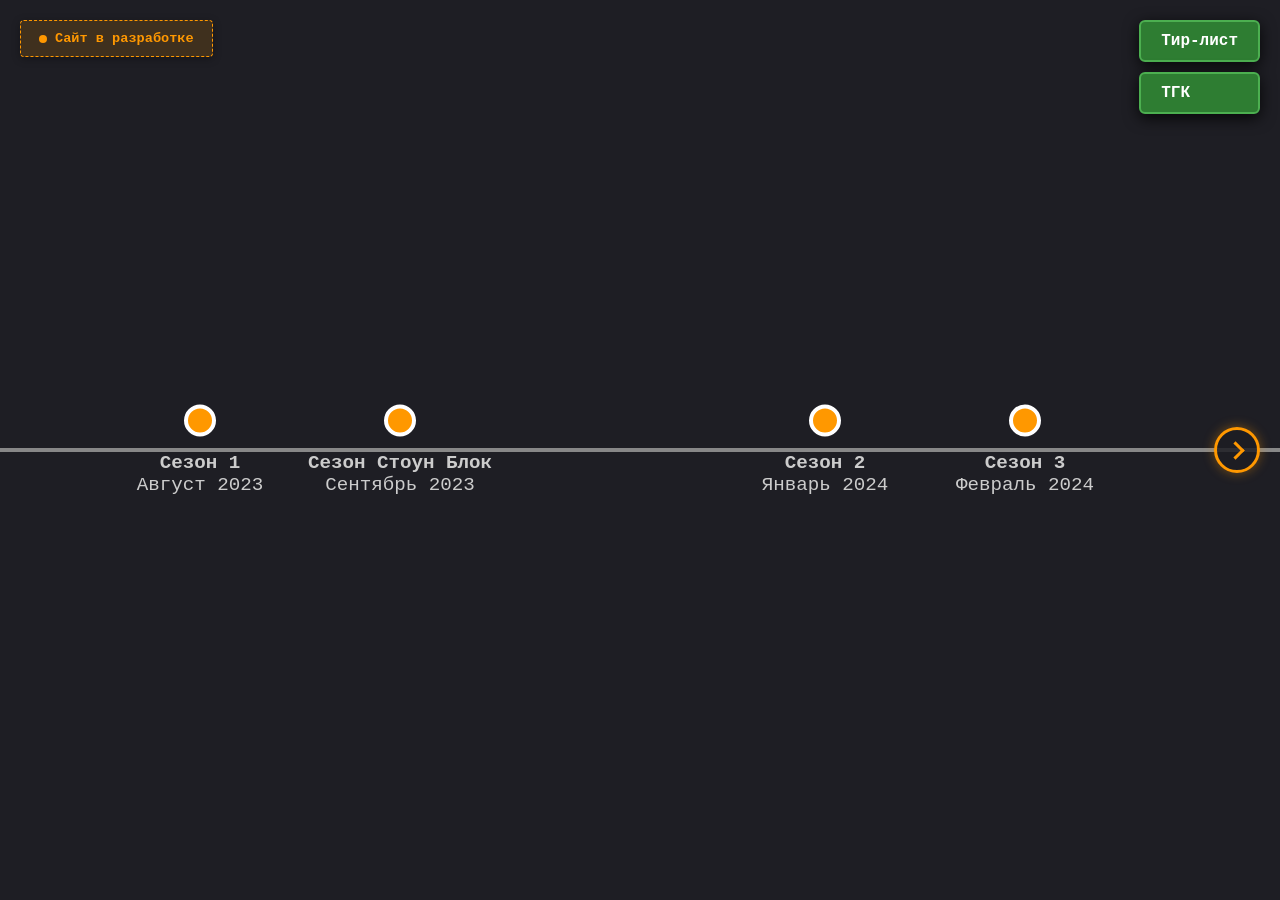
==== images/index.html @ 72f616e0 "Add files via upload" ====
<!DOCTYPE html>
<html lang="ru">
<head>
    <meta charset="UTF-8">
    <meta name="viewport" content="width=device-width, initial-scale=1.0">
    <title>Хронология серверов</title>
    
    <!-- Подключаем иконку сайта -->
    <link rel="icon" type="image/png" href="images\favicon42.png">

    <link rel="stylesheet" href="style.css">
</head>
<body>
    <div class="site-background" id="bg-element"></div>

    <!-- Плашка «Сайт в разработке» слева сверху -->
    <div class="top-nav-left">
        <div class="dev-badge">
            <div class="dev-dot"></div>
            Сайт в разработке
        </div>
    </div>

    <!-- Кнопки навигации справа сверху -->
    <div class="top-nav">
        <!-- <a href="ССЫЛКА_НА_ДИСКОРД" target="_blank" class="discord-btn">Дискорд</a>  -->
        <a href="https://тирлист" target="_blank" class="btn">Тир-лист</a>
        <a href="https://t.me/snowmine1" target="_blank" class="btn">ТГК</a>
    </div>

    <div class="timeline-wrapper" id="scroll-container">
        <div class="timeline" id="timeline"></div>
    </div>
    <!-- Индикаторы края (маркеры таймлайна) -->
<!-- Индикаторы края (маркеры таймлайна) -->
    <div id="scroll-indicator-left" class="scroll-indicator left" title="Есть сезоны в прошлом"></div>
    <div id="scroll-indicator-right" class="scroll-indicator right" title="Есть сезоны в будущем"></div>

    <!-- Всплывающая оранжевая полоса прогресса снизу -->
    <div id="bottom-progress-container" class="bottom-progress-container">
        <div id="bottom-progress-bar" class="bottom-progress-bar"></div>
    </div>

    
    <!-- Модальное окно -->
    <div class="modal" id="modal">
        <div class="modal-content">
            <span class="close-btn" id="close-modal">&times;</span>
            <h1 id="modal-title"></h1>
            <h3 id="modal-version" style="color: #4CAF50;"></h3>
            
            <!-- Сюда будет динамически собираться весь наш кастомный контент -->
            <div id="modal-body-content"></div>

            <a href="#" id="modal-download" target="_blank" class="download-btn">Скачать мир</a>
        </div>
    </div>

    <script>const seasons = [];</script>
    
    <!-- Подключаем сезоны -->
    <script src="data/season1.js"></script>
    <script src="data/season1SB.js"></script>
    <script src="data/season2.js"></script>
    <script src="data/season3.js"></script>
    <script src="data/season4.js"></script>
    <script src="data/season5.js"></script>
    <!-- <script src="data/season2.js"></script> -->
    
    <script src="app.js"></script>
    
<!-- Лайтбокс для просмотра фото -->
    <div class="image-lightbox" id="lightbox">
        <img id="lightbox-img" src="" alt="Полный размер">
    </div>
</body>
</html>
---- images/style.css ----
body {
    margin: 0;
    padding: 0;
    background-color: #1e1e24;
    color: #ffffff;
    font-family: 'Courier New', Courier, monospace;
    overflow: hidden; 
}

/* Фиксированный размытый фон на весь экран */
.site-background {
    position: fixed;
    top: 0;
    left: 0;
    width: 100vw;
    height: 100vh;
    background-size: cover;
    background-position: center;
    filter: brightness(0.4); /* Размытие и затемнение для читаемости */
    transform: scale(1.1); /* Увеличиваем, чтобы не было белых краев при размытии */
    z-index: -1; /* Отправляем на задний план под весь контент */
    transition: background-image 1.5s ease-in-out;
}

.top-nav {
position: fixed;
top: 20px;
right: 20px;
z-index: 100;
display: flex;
flex-direction: column; /* Располагаем элементы друг под другом */
gap: 10px;
}

.nav-buttons {
display: flex;
gap: 15px;
}

/* Плашка «Сайт в разработке» в левом верхнем углу */
.top-nav-left {
    position: fixed;
    top: 20px;
    left: 20px;
    z-index: 100;
}

.dev-badge {
    background-color: rgba(255, 152, 0, 0.15); /* Полупрозрачный оранжевый фон */
    color: #ff9800; /* Яркий оранжевый текст */
    padding: 10px 18px;
    font-size: 0.85rem;
    font-weight: bold;
    border: 1px dashed #ff9800; /* Пунктирная рамка */
    border-radius: 4px;
    display: flex;
    align-items: center;
    gap: 8px;
    box-shadow: 0 2px 8px rgba(0,0,0,0.3);
}

.dev-dot {
    width: 8px;
    height: 8px;
    background-color: #ff9800;
    border-radius: 50%;
    animation: pulse 1.5s infinite;
}

@keyframes pulse {
    0% { transform: scale(0.95); opacity: 0.8; }
    50% { transform: scale(1.3); opacity: 1; }
    100% { transform: scale(0.95); opacity: 0.8; }
}

/* Перевод основных зелёных кнопок на оранжевый цвет */
.btn {
    background-color: #2E7D32; /* Чуть более спокойный зелёный фон */
    color: white;
    padding: 10px 20px;
    text-decoration: none;
    font-weight: bold;
    border: 2px solid #4CAF50; /* Яркая зелёная обводка */
    border-radius: 6px;
    
    /* Та самая чёрная размытая тень вокруг кнопки */
    box-shadow: 0 4px 15px rgba(0, 0, 0, 0.8); 
    
    /* Плавная анимация для тени и позиции */
    transition: transform 0.2s, background-color 0.2s, box-shadow 0.2s;
}

/* Эффект при наведении на кнопку */
.btn:hover {
    transform: scale(1.05) translateY(-2px); /* Кнопка слегка "взлетает" */
    background-color: #4CAF50; /* Становится ярче */
    box-shadow: 0 8px 25px rgba(0, 0, 0, 1); /* Тень становится больше и гуще */
}

/* Кнопка Discord в фирменных цветах (на будущее) */
.discord-btn {
    background-color: #5865F2;
    color: white;
    padding: 10px 20px;
    text-decoration: none;
    font-weight: bold;
    border: 2px solid #4752C4;
    border-radius: 4px;
    transition: transform 0.2s, background-color 0.2s;
}

.discord-btn:hover {
    transform: scale(1.05);
    background-color: #4752C4;
}

.timeline-wrapper {
    width: 100vw;
    height: 100vh;
    overflow-x: auto; 
    overflow-y: hidden;
    position: relative; /* Убираем flex, чтобы таймлайн мог свободно растягиваться на тысячи пикселей */
}

.timeline-wrapper::-webkit-scrollbar {
    display: none;
}

.timeline {
    display: block; /* Меняем с flex на block, так как используем absolute */
    position: relative;
    height: 100vh;
    /* Ширина теперь задается динамически через JavaScript */
}

.timeline::before {
    content: '';
    position: absolute;
    top: 50%;
    left: 0;
    width: 100%; /* Растягится на всю динамическую ширину контейнера */
    height: 4px;
    background-color: #888;
    transform: translateY(-50%);
    z-index: 1;
}

.timeline-wrapper {
    position: relative;
    overflow: hidden;
}


.season-node {
    position: absolute; /* Теперь точки позиционируются абсолютно по оси X */
    top: 50%;
    transform: translate(-50%, -50%); /* Центрируем относительно точки на линии */
    width: 250px;
    display: flex;
    flex-direction: column;
    align-items: center;
    z-index: 2;
    cursor: pointer;
}

.dot {
    width: 24px;
    height: 24px;
    background-color: #ff9800;
    border-radius: 50%;
    border: 4px solid #fff;
    transition: transform 0.3s, background-color 0.3s;
}

.season-node:hover .dot {
    transform: scale(1.4);
    background-color: #ff5722;
}

.date {
    margin-top: 15px;
    font-size: 1.2rem;
    color: #ccc;
    text-align: center;
}

.hover-image-container {
    position: absolute;
    bottom: 40px;
    opacity: 0;
    visibility: hidden;
    transition: opacity 0.3s, bottom 0.3s;
    pointer-events: auto;
}

.hover-image-container img {
    width: 180px;
    height: 120px;
    object-fit: cover;
    border: 3px solid white;
    border-radius: 8px;
    box-shadow: 0 5px 15px rgba(0,0,0,0.5);
    cursor: pointer;
}

.season-node:hover .hover-image-container {
    opacity: 1;
    visibility: visible;
    bottom: 50px;
}

/* Модалка */
.modal {
    display: flex; /* Изменяем на flex, но управляем видимостью через opacity и visibility */
    visibility: hidden;
    position: fixed;
    top: 0;
    left: 0;
    width: 100vw;
    height: 100vh;
    background-color: rgba(0, 0, 0, 0.85);
    z-index: 1000;
    justify-content: center;
    align-items: center;
    opacity: 0;
    transition: opacity 0.3s ease, visibility 0.3s ease;
}

.modal-content {
    background-color: #2c2c34;
    width: 80%;
    max-width: 800px;
    max-height: 90vh;
    overflow-y: auto;
    padding: 30px;
    border-radius: 8px;
    position: relative;
    border: 2px solid #555;
    
    /* Начальное положение (когда окно закрыто) — смещено вниз */
    transform: translateY(50px);
    opacity: 0;
    transition: transform 0.3s cubic-bezier(0.16, 1, 0.3, 1), opacity 0.3s ease;
}

/* Класс состояния "Открыто" */
.modal.show {
    visibility: visible;
    opacity: 1;
}

.modal.show .modal-content {
    transform: translateY(0);
    opacity: 1;
}

.close-btn {
    position: absolute;
    top: 15px;
    right: 25px;
    color: #aaa;
    font-size: 30px;
    font-weight: bold;
    cursor: pointer;
}

.close-btn:hover {
    color: white;
}

/* Обычная кнопка скачивания */
.download-btn {
    display: inline-block;
    margin-top: 20px;
    background-color: #2196F3;
    color: white;
    padding: 10px 20px;
    text-decoration: none;
    border-radius: 4px;
    font-weight: bold;
    transition: background-color 0.2s;
}

.download-btn:hover {
    background-color: #0b7dda;
}

/* Стиль для недоступной/серой кнопки */
.download-btn.disabled {
    background-color: #555555 !important;
    color: #aaaaaa !important;
    cursor: not-allowed;
    pointer-events: none;
}

/* Полноэкранный лайтбокс с зумом и перетаскиванием */
.image-lightbox {
    display: none;
    position: fixed;
    top: 0;
    left: 0;
    width: 100vw;
    height: 100vh;
    background-color: rgba(0, 0, 0, 0.95);
    z-index: 2000;
    justify-content: center;
    align-items: center;
    overflow: hidden; /* Чтобы увеличенная картинка не вылезала за скроллы */
}

.image-lightbox img {
    max-width: 90vw;
    max-height: 90vh;
    border-radius: 4px;
    box-shadow: 0 0 25px rgba(0,0,0,0.7);
    cursor: zoom-in;
    user-select: none;
    transition: transform 0.05s ease-out; /* Плавность при клике */
}

/* Блок участников */
.players-container {
    margin: 20px 0;
}

/* Принудительный оранжевый цвет для версии игры (перебивает inline-стиль из HTML) */
#modal-version,
.players-title {
    color: #4CAF50 !important; 
}

.modal-content h3,
.modal-content h4 {
    color: #ffffff;
    margin-bottom: 10px;
    font-size: 1.1rem;
}

.players-grid {
    display: grid;
    grid-template-columns: repeat(3, 1fr); /* Ровно 3 в ряд */
    gap: 10px;
}

.player-card {
    display: flex;
    align-items: center;
    gap: 10px;
    background: rgba(255, 255, 255, 0.05);
    padding: 8px 12px;
    border-radius: 6px;
    border: 1px solid rgba(255, 255, 255, 0.1);
    box-sizing: border-box;
    transition: transform 0.1s ease;
    user-select: none; /* Запрещает выделение текста синим цветом при кликах */
}

/* Эффект при клике (когда кнопка мыши зажата) */
.player-card:active {
    transform: scale(0.92); /* Уменьшаем карточку на 8%, создавая эффект нажатия */
}

.player-head {
    width: 32px;
    height: 32px;
    border-radius: 4px;
    image-rendering: pixelated; /* Отключает размытие пикселей скина */
}

.player-name {
    font-weight: bold;
    font-size: 0.95rem;
    color: #e0e0e0;
    white-space: nowrap;
    overflow: hidden;
    text-overflow: ellipsis; /* Укорачивает слишком длинные ники */
}

/* Мобильная версия: 2 в ряд */
@media (max-width: 600px) {
    .players-grid {
        grid-template-columns: repeat(2, 1fr);
    }
}

/* Полноэкранный лайтбокс с зумом и перетаскиванием */
.image-lightbox {
    display: none;
    position: fixed;
    top: 0;
    left: 0;
    width: 100vw;
    height: 100vh;
    background-color: rgba(0, 0, 0, 0.95);
    z-index: 2000;
    justify-content: center;
    align-items: center;
    overflow: hidden;
}

.image-lightbox img {
    max-width: 90vw;
    max-height: 90vh;
    border-radius: 4px;
    box-shadow: 0 0 25px rgba(0,0,0,0.7);
    cursor: zoom-in;
    user-select: none;
    /* Увеличиваем время анимации, чтобы зум был плавным и медленным */
    transition: transform 0.3s ease-out; 
}

/* --- КРАЕВЫЕ ИНДИКАТОРЫ ПРОКРУТКИ --- */
.scroll-indicator {
    position: fixed;
    top: 50%;
    transform: translateY(-50%) scale(0); 
    width: 40px;
    height: 40px;
    background-color: rgba(30, 30, 36, 0.85);
    border-radius: 50%;
    border: 3px solid #ff9800; /* Сплошная оранжевая обводка */
    box-shadow: 0 0 12px rgba(255, 152, 0, 0.4);
    z-index: 150;
    cursor: pointer;
    opacity: 0;
    display: flex;
    justify-content: center;
    align-items: center;
    transition: opacity 0.3s ease, transform 0.35s cubic-bezier(0.34, 1.56, 0.64, 1), background-color 0.2s, border-color 0.2s;
}

.scroll-indicator.left {
    left: 20px;
}

.scroll-indicator.right {
    right: 20px;
}

/* Создание жирной стрелочки влево (<) */
.scroll-indicator.left::before {
    content: '';
    display: block;
    width: 10px;
    height: 10px;
    border-left: 3px solid #ff9800;
    border-bottom: 3px solid #ff9800;
    transform: rotate(45deg);
    margin-left: 4px;
    transition: border-color 0.2s;
}

/* Создание жирной стрелочки вправо (>) */
.scroll-indicator.right::before {
    content: '';
    display: block;
    width: 10px;
    height: 10px;
    border-right: 3px solid #ff9800;
    border-top: 3px solid #ff9800;
    transform: rotate(45deg);
    margin-right: 4px;
    transition: border-color 0.2s;
}

/* Появление и анимация пульсации */
.scroll-indicator.show {
    opacity: 1;
    transform: translateY(-50%) scale(1);
    animation: indicator-pulse 2s infinite;
}

/* Эффект при наведении */
.scroll-indicator.show:hover {
    animation: none;
    transform: translateY(-50%) scale(1.15);
    background-color: #ff9800;
    border-color: #ffffff;
    box-shadow: 0 0 20px rgba(255, 152, 0, 0.8);
}

.scroll-indicator.show:hover::before {
    border-color: #ffffff; /* Стрелка становится белой при наведении */
}

@keyframes indicator-pulse {
    0% { box-shadow: 0 0 8px rgba(255, 152, 0, 0.3); }
    50% { box-shadow: 0 0 18px rgba(255, 152, 0, 0.7); }
    100% { box-shadow: 0 0 8px rgba(255, 152, 0, 0.3); }
}

.bottom-progress-container {
    position: fixed;
    bottom: -8px; /* Убирается за край экрана по своей высоте */
    left: 0;
    width: 100vw;
    height: 10px;  /* Уменьшенная высота полоски */
    background: rgba(20, 20, 20, 0.6);
    backdrop-filter: blur(6px);
    z-index: 200;
    cursor: pointer;
    opacity: 0;
    pointer-events: auto;
    user-select: none;
    transition: bottom 0.2s cubic-bezier(0.16, 1, 0.3, 1), opacity 0.2s ease;
}

.bottom-progress-container.active,
.bottom-progress-container:hover {
    bottom: 0;
    opacity: 1;
}

.bottom-progress-bar {
    height: 100%;
    width: 0%;
    background: linear-gradient(90deg, #ff9800, #ff5722);
    box-shadow: 0 0 12px rgba(255, 152, 0, 0.8);
    transition: width 0.08s ease-out;
}
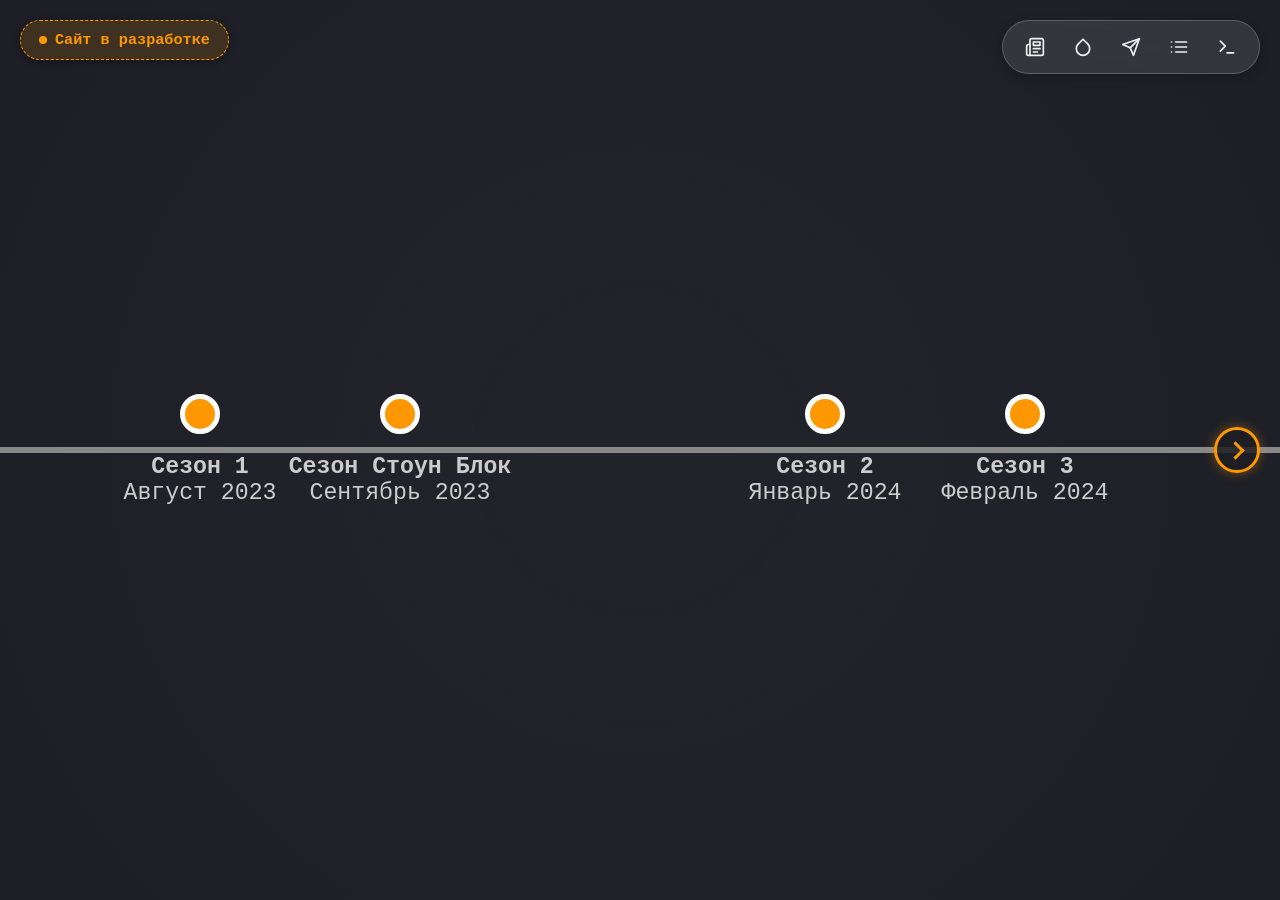
==== commit 2255d767: "Add files via upload" ====
--- a/images/index.html
+++ b/images/index.html
@@ -11,8 +11,12 @@
     <link rel="stylesheet" href="style.css">
 </head>
 <body>
+
+
+    
     <div class="site-background" id="bg-element"></div>
-
+    
+ 
     <!-- Плашка «Сайт в разработке» слева сверху -->
     <div class="top-nav-left">
         <div class="dev-badge">
@@ -22,14 +26,64 @@
     </div>
 
     <!-- Кнопки навигации справа сверху -->
-    <div class="top-nav">
-        <!-- <a href="ССЫЛКА_НА_ДИСКОРД" target="_blank" class="discord-btn">Дискорд</a>  -->
-        <a href="https://тирлист" target="_blank" class="btn">Тир-лист</a>
-        <a href="https://t.me/snowmine1" target="_blank" class="btn">ТГК</a>
+<!-- Новая навигация справа в стиле YouTube -->
+<!-- Новая навигация справа (светлый прозрачный стиль) -->
+    <div class="top-nav-right">
+        
+        <!-- Кнопка Новостей (Переливается цветом) -->
+        <button id="news-btn" class="icon-btn news-icon-btn" title="Новости и обновления">
+            <svg viewBox="0 0 24 24" fill="none" stroke="currentColor" stroke-width="2" stroke-linecap="round" stroke-linejoin="round">
+                <path d="M4 22h16a2 2 0 0 0 2-2V4a2 2 0 0 0-2-2H8a2 2 0 0 0-2 2v16a2 2 0 0 1-2 2Zm0 0a2 2 0 0 1-2-2v-9c0-1.1.9-2 2-2h2"></path>
+                <path d="M18 14h-8"></path>
+                <path d="M15 18h-5"></path>
+                <path d="M10 6h8v4h-8z"></path>
+            </svg>
+        </button>
+
+                <!-- Кнопка капля Вкл/Выкл фоновых эффектов (погода и фильтр вместе) -->
+        <button id="effects-toggle-btn" class="icon-btn" title="Вкл/Выкл фоновые эффекты (погода и фильтр)">
+            <svg viewBox="0 0 24 24" fill="none" stroke="currentColor" stroke-width="2" stroke-linecap="round" stroke-linejoin="round">
+                <path d="M12 2.69l5.66 5.66a8 8 0 1 1-11.31 0z"></path>
+            </svg>
+        </button>
+
+        <!-- Кнопка Telegram (Белый самолетик) -->
+        <a href="https://t.me/snowmine1" target="_blank" class="icon-btn" title="ТГК">
+            <svg viewBox="0 0 24 24" fill="none" stroke="currentColor" stroke-width="2" stroke-linecap="round" stroke-linejoin="round">
+                <line x1="22" y1="2" x2="11" y2="13"></line>
+                <polygon points="22 2 15 22 11 13 2 9 22 2"></polygon>
+            </svg>
+        </a>
+
+        <!-- Кнопка Тир-листа -->
+        <button id="open-tierlist-btn" class="icon-btn" title="Тир-лист">
+            <svg viewBox="0 0 24 24" fill="none" stroke="currentColor" stroke-width="2" stroke-linecap="round" stroke-linejoin="round">
+                <line x1="8" y1="6" x2="21" y2="6"></line>
+                <line x1="8" y1="12" x2="21" y2="12"></line>
+                <line x1="8" y1="18" x2="21" y2="18"></line>
+                <line x1="3" y1="6" x2="3.01" y2="6"></line>
+                <line x1="3" y1="12" x2="3.01" y2="12"></line>
+                <line x1="3" y1="18" x2="3.01" y2="18"></line>
+            </svg>
+        </button>
+
+        <!-- Кнопка ввода кода (Иконка терминала) -->
+        <button id="secret-console-btn" class="icon-btn" title="Ввести код">
+            <svg viewBox="0 0 24 24" fill="none" stroke="currentColor" stroke-width="2" stroke-linecap="round" stroke-linejoin="round">
+                <polyline points="4 17 10 11 4 5"></polyline>
+                <line x1="12" y1="19" x2="20" y2="19"></line>
+            </svg>
+        </button>
+
+
+
     </div>
 
     <div class="timeline-wrapper" id="scroll-container">
-        <div class="timeline" id="timeline"></div>
+        <div class="timeline" id="timeline">
+            <!-- Невидимый широкий хитбокс для удобного перетаскивания -->
+            <div class="timeline-drag-area"></div>
+        </div>
     </div>
     <!-- Индикаторы края (маркеры таймлайна) -->
 <!-- Индикаторы края (маркеры таймлайна) -->
@@ -42,22 +96,75 @@
     </div>
 
     
-    <!-- Модальное окно -->
+
+    <!-- 1. Модальное окно СЕЗОНА -->
     <div class="modal" id="modal">
-        <div class="modal-content">
-            <span class="close-btn" id="close-modal">&times;</span>
-            <h1 id="modal-title"></h1>
-            <h3 id="modal-version" style="color: #4CAF50;"></h3>
-            
-            <!-- Сюда будет динамически собираться весь наш кастомный контент -->
-            <div id="modal-body-content"></div>
-
-            <a href="#" id="modal-download" target="_blank" class="download-btn">Скачать мир</a>
-        </div>
-    </div>
-
-    <script>const seasons = [];</script>
-    
+        <div class="modal-content season-modal-content">
+            
+            <!-- Фиксированная верхняя плашка -->
+            <div class="modal-header">
+                <h2 id="modal-title"></h2>
+                <span class="close-btn" id="close-modal">&times;</span>
+            </div>
+
+            <!-- Прокручиваемая область под плашкой -->
+            <div class="modal-body">
+                <h3 id="modal-version" style="color: #4CAF50; margin-top: 5px; margin-bottom: 15px;"></h3>
+                <div class="modal-divider"></div>
+                <div id="modal-body-content"></div>
+                
+                <div class="modal-divider"></div>
+                <a href="#" id="modal-download" target="_blank" class="download-btn">Скачать мир</a>
+            </div>
+
+        </div>
+    </div>
+
+
+    <!-- 2. Модальное окно НОВОСТЕЙ -->
+    <div class="modal" id="news-modal">
+        <div class="modal-content season-modal-content">
+            <!-- Закрепленная верхняя плашка -->
+            <div class="modal-header">
+                <h2>Новости</h2>
+                <span class="close-btn" id="close-news">&times;</span>
+            </div>
+            <!-- Скроллируемая часть -->
+            <div class="modal-body" id="news-container">
+                <!-- Сюда скрипт вставит новости -->
+            </div>
+        </div>
+    </div>
+
+    <!-- 3. Модальное окно ТИР-ЛИСТА -->
+    <div class="modal" id="tierlist-modal">
+        <!-- ДОБАВЛЕН КЛАСС tierlist-wide -->
+        <div class="modal-content season-modal-content tierlist-wide">
+            
+            <!-- Фиксированная верхняя плашка -->
+            <div class="modal-header">
+                <h2>Оцените сезоны</h2>
+                <span class="close-btn" id="close-tierlist-btn">&times;</span>
+            </div>
+            
+            <!-- Прокручиваемая область контента -->
+            <div class="modal-body" id="tierlist-body-content">
+                <!-- Сюда динамически рендерится тир-лист из скрипта -->
+            </div>
+            
+        </div>
+    </div>
+
+    <!-- Перед подключением скриптов сезонов[cite: 3] -->
+    <script>
+        const seasons = [];
+        const news = [];
+    </script>
+    
+    <script src="data/news.js"></script>
+    
+    <script src="data/tierlist.js"></script>
+    <script src="data/players.js"></script>
     <!-- Подключаем сезоны -->
     <script src="data/season1.js"></script>
     <script src="data/season1SB.js"></script>
@@ -67,11 +174,43 @@
     <script src="data/season5.js"></script>
     <!-- <script src="data/season2.js"></script> -->
     
-    <script src="app.js"></script>
+
     
 <!-- Лайтбокс для просмотра фото -->
     <div class="image-lightbox" id="lightbox">
         <img id="lightbox-img" src="" alt="Полный размер">
     </div>
+
+
+        <!-- ВСТРОЕННАЯ КОНСОЛЬ СЕКРЕТНЫХ КОМАНД -->
+    <div id="console-modal" class="console-modal">
+        <div class="console-modal-content">
+            <div class="console-header">
+                <div class="console-title">
+                    <svg viewBox="0 0 24 24" width="18" height="18" fill="none" stroke="currentColor" stroke-width="2">
+                        <polyline points="4 17 10 11 4 5"></polyline>
+                        <line x1="12" y1="19" x2="20" y2="19"></line>
+                    </svg>
+                    <span>Системная Консоль</span>
+                </div>
+                <button id="console-close-btn" class="console-close">&times;</button>
+            </div>
+            
+            <!-- Область вывода сообщений -->
+            <div id="console-output" class="console-output">
+                <div class="console-line system">Добро пожаловать в терминал! Введите <b>help</b> для просмотра всех доступных команд.</div>
+            </div>
+
+            <!-- Поле ввода команды (без кнопки «Ввод», отправка по нажатию Enter) -->
+            <form id="console-form" class="console-input-row">
+                <span class="console-prompt">&gt;</span>
+                <input type="text" id="console-input" placeholder="Введите команду или код..." autocomplete="off">
+            </form>
+        </div>
+    </div>
+
+
+
+    <script src="app.js"></script>
 </body>
 </html>
--- a/images/style.css
+++ b/images/style.css
@@ -5,6 +5,7 @@
     color: #ffffff;
     font-family: 'Courier New', Courier, monospace;
     overflow: hidden; 
+
 }
 
 /* Фиксированный размытый фон на весь экран */
@@ -12,8 +13,8 @@
     position: fixed;
     top: 0;
     left: 0;
-    width: 100vw;
-    height: 100vh;
+    width: 100%; /* Было 100vw */
+    height: 100%; /* Было 100vh */
     background-size: cover;
     background-position: center;
     filter: brightness(0.4); /* Размытие и затемнение для читаемости */
@@ -49,10 +50,10 @@
     background-color: rgba(255, 152, 0, 0.15); /* Полупрозрачный оранжевый фон */
     color: #ff9800; /* Яркий оранжевый текст */
     padding: 10px 18px;
-    font-size: 0.85rem;
+    font-size: 0.95rem;
     font-weight: bold;
     border: 1px dashed #ff9800; /* Пунктирная рамка */
-    border-radius: 4px;
+    border-radius: 20px;
     display: flex;
     align-items: center;
     gap: 8px;
@@ -109,17 +110,16 @@
     transition: transform 0.2s, background-color 0.2s;
 }
 
-.discord-btn:hover {
-    transform: scale(1.05);
-    background-color: #4752C4;
-}
 
 .timeline-wrapper {
-    width: 100vw;
-    height: 100vh;
-    overflow-x: auto; 
-    overflow-y: hidden;
-    position: relative; /* Убираем flex, чтобы таймлайн мог свободно растягиваться на тысячи пикселей */
+    width: 100%; 
+    height: 100%;
+    overflow: hidden;
+    position: fixed;
+    top: 0;
+    left: 0;
+    display: flex;
+    align-items: center; /* Центрирует таймлайн строго по вертикали экрана */
 }
 
 .timeline-wrapper::-webkit-scrollbar {
@@ -127,10 +127,8 @@
 }
 
 .timeline {
-    display: block; /* Меняем с flex на block, так как используем absolute */
     position: relative;
-    height: 100vh;
-    /* Ширина теперь задается динамически через JavaScript */
+    height: 0;
 }
 
 .timeline::before {
@@ -138,24 +136,19 @@
     position: absolute;
     top: 50%;
     left: 0;
-    width: 100%; /* Растягится на всю динамическую ширину контейнера */
-    height: 4px;
+    width: 100%;
+    height: 6px; /* Было 4px[cite: 12] */
     background-color: #888;
     transform: translateY(-50%);
     z-index: 1;
 }
 
-.timeline-wrapper {
-    position: relative;
-    overflow: hidden;
-}
-
 
 .season-node {
-    position: absolute; /* Теперь точки позиционируются абсолютно по оси X */
+    position: absolute; /* Меняем relative на absolute */
     top: 50%;
-    transform: translate(-50%, -50%); /* Центрируем относительно точки на линии */
-    width: 250px;
+    transform: translate(-50%, -50%); /* Поднимает карточку ровно на линию */
+    width: 290px; 
     display: flex;
     flex-direction: column;
     align-items: center;
@@ -163,12 +156,13 @@
     cursor: pointer;
 }
 
+/* 3. Делаем кружочки крупнее (были 24х24px[cite: 12]) */
 .dot {
-    width: 24px;
-    height: 24px;
+    width: 30px;
+    height: 30px;
     background-color: #ff9800;
     border-radius: 50%;
-    border: 4px solid #fff;
+    border: 5px solid #fff; /* Рамку тоже сделали чуть толще[cite: 12] */
     transition: transform 0.3s, background-color 0.3s;
 }
 
@@ -178,15 +172,15 @@
 }
 
 .date {
-    margin-top: 15px;
-    font-size: 1.2rem;
+    margin-top: 20px; /* Сделали отступ больше, так как кружок вырос[cite: 12] */
+    font-size: 1.45rem; 
     color: #ccc;
     text-align: center;
 }
 
 .hover-image-container {
     position: absolute;
-    bottom: 40px;
+    bottom: 50px; /* Было 40px[cite: 12] */
     opacity: 0;
     visibility: hidden;
     transition: opacity 0.3s, bottom 0.3s;
@@ -206,7 +200,7 @@
 .season-node:hover .hover-image-container {
     opacity: 1;
     visibility: visible;
-    bottom: 50px;
+    bottom: 60px; /* Было 50px[cite: 12] */
 }
 
 /* Модалка */
@@ -216,8 +210,8 @@
     position: fixed;
     top: 0;
     left: 0;
-    width: 100vw;
-    height: 100vh;
+    width: 100%; 
+    height: 100%;
     background-color: rgba(0, 0, 0, 0.85);
     z-index: 1000;
     justify-content: center;
@@ -226,22 +220,6 @@
     transition: opacity 0.3s ease, visibility 0.3s ease;
 }
 
-.modal-content {
-    background-color: #2c2c34;
-    width: 80%;
-    max-width: 800px;
-    max-height: 90vh;
-    overflow-y: auto;
-    padding: 30px;
-    border-radius: 8px;
-    position: relative;
-    border: 2px solid #555;
-    
-    /* Начальное положение (когда окно закрыто) — смещено вниз */
-    transform: translateY(50px);
-    opacity: 0;
-    transition: transform 0.3s cubic-bezier(0.16, 1, 0.3, 1), opacity 0.3s ease;
-}
 
 /* Класс состояния "Открыто" */
 .modal.show {
@@ -254,15 +232,7 @@
     opacity: 1;
 }
 
-.close-btn {
-    position: absolute;
-    top: 15px;
-    right: 25px;
-    color: #aaa;
-    font-size: 30px;
-    font-weight: bold;
-    cursor: pointer;
-}
+
 
 .close-btn:hover {
     color: white;
@@ -271,7 +241,7 @@
 /* Обычная кнопка скачивания */
 .download-btn {
     display: inline-block;
-    margin-top: 20px;
+    margin-top: 10px;
     background-color: #2196F3;
     color: white;
     padding: 10px 20px;
@@ -294,29 +264,7 @@
 }
 
 /* Полноэкранный лайтбокс с зумом и перетаскиванием */
-.image-lightbox {
-    display: none;
-    position: fixed;
-    top: 0;
-    left: 0;
-    width: 100vw;
-    height: 100vh;
-    background-color: rgba(0, 0, 0, 0.95);
-    z-index: 2000;
-    justify-content: center;
-    align-items: center;
-    overflow: hidden; /* Чтобы увеличенная картинка не вылезала за скроллы */
-}
-
-.image-lightbox img {
-    max-width: 90vw;
-    max-height: 90vh;
-    border-radius: 4px;
-    box-shadow: 0 0 25px rgba(0,0,0,0.7);
-    cursor: zoom-in;
-    user-select: none;
-    transition: transform 0.05s ease-out; /* Плавность при клике */
-}
+
 
 /* Блок участников */
 .players-container {
@@ -493,7 +441,7 @@
     position: fixed;
     bottom: -8px; /* Убирается за край экрана по своей высоте */
     left: 0;
-    width: 100vw;
+    width: 100%; 
     height: 10px;  /* Уменьшенная высота полоски */
     background: rgba(20, 20, 20, 0.6);
     backdrop-filter: blur(6px);
@@ -515,6 +463,1239 @@
     height: 100%;
     width: 0%;
     background: linear-gradient(90deg, #ff9800, #ff5722);
-    box-shadow: 0 0 12px rgba(255, 152, 0, 0.8);
-    transition: width 0.08s ease-out;
-}+    border-radius: 10px;
+    box-shadow: 0 0 8px #ff9800;
+    /* Строка transition удалена */
+}
+
+
+#autumn-leaves-container {
+    position: fixed;
+    top: 0;
+    left: 0;
+    width: 100vw;
+    height: 100vh;
+    pointer-events: none;
+    z-index: 0;
+    overflow: hidden;
+    perspective: 800px;
+}
+
+.autumn-leaf {
+    position: absolute;
+    top: -60px;
+    border-radius: 0 50% 50% 50%;
+    transform-style: preserve-3d;
+}
+
+/* Безопасное 3D-вращение: X и Y меняются в узких пределах, а Z крутится на полный оборот */
+@keyframes fallAndRotateSafe {
+    0% {
+        transform: translateY(-50px) translateX(0px) rotateX(var(--rot-x-start)) rotateY(var(--rot-y-start)) rotateZ(0deg);
+        opacity: 0;
+    }
+    10% {
+        opacity: var(--max-opacity);
+    }
+    90% {
+        opacity: var(--max-opacity);
+    }
+    100% {
+        transform: translateY(110vh) translateX(var(--wind-drift)) rotateX(var(--rot-x-end)) rotateY(var(--rot-y-end)) rotateZ(720deg);
+        opacity: 0;
+    }
+}
+
+
+#snow-container {
+    position: fixed;
+    top: 0;
+    left: 0;
+    width: 100vw;
+    height: 100vh;
+    pointer-events: none;
+    z-index: 0;
+}
+
+.snowflake {
+    position: absolute;
+    top: -10px;
+    background-color: #f0f8ff;
+    border-radius: 50%;
+}
+
+@keyframes snowFall {
+    0% { transform: translateY(-10vh) translateX(0); }
+    100% { transform: translateY(110vh) translateX(20px); }
+}
+
+
+/* Контейнер фонового сезонного тинта */
+#seasonal-filter {
+    position: fixed;
+    top: 0;
+    left: 0;
+    width: 100vw;
+    height: 100vh;
+    pointer-events: none; /* Не мешает кликам */
+    z-index: 0;
+    transition: background 1.5s ease;
+}
+
+/* Осень: Едва заметный тёплый оранжевый оттенок */
+.filter-autumn {
+    background: radial-gradient(circle, rgba(255, 152, 0, 0.04) 0%, rgba(216, 67, 21, 0.01) 100%);
+}
+
+/* Зима: Легчайший прохладный голубоватый оттенок */
+.filter-winter {
+    background: radial-gradient(circle, rgba(144, 202, 249, 0.04) 0%, rgba(21, 101, 192, 0.01) 100%);
+}
+
+/* Весна: Мягкий нежно-зеленоватый оттенок */
+.filter-spring {
+    background: radial-gradient(circle, rgba(165, 214, 167, 0.04) 0%, rgba(46, 125, 50, 0.01) 100%);
+}
+
+/* Лето: Очень легкий солнечно-золотистый оттенок */
+.filter-summer {
+    background: radial-gradient(circle, rgba(255, 235, 59, 0.04) 0%, rgba(255, 160, 0, 0.01) 100%);
+}
+
+
+
+/* --- СВЕТЛАЯ НАВИГАЦИЯ (GLASSMORPHISM) --- */
+.top-nav-right {
+    position: fixed;
+    top: 20px;
+    right: 20px;
+    z-index: 100;
+    
+    display: flex;
+    align-items: center;
+    gap: 8px; 
+    
+    /* Светлый полупрозрачный фон с эффектом размытия заднего плана */
+    background-color: rgba(255, 255, 255, 0.1); 
+    backdrop-filter: blur(10px);
+    -webkit-backdrop-filter: blur(10px);
+    border: 1px solid rgba(255, 255, 255, 0.2);
+    border-radius: 40px; 
+    padding: 6px 12px;
+    box-shadow: 0 4px 12px rgba(0, 0, 0, 0.2);
+}
+
+.icon-btn {
+    display: flex;
+    justify-content: center;
+    align-items: center;
+    width: 40px;
+    height: 40px;
+    border-radius: 50%;
+    background-color: transparent;
+    border: none;
+    color: #f1f1f1; 
+    cursor: pointer;
+    text-decoration: none;
+    transition: background-color 0.2s ease, color 0.2s ease;
+}
+
+.icon-btn svg {
+    width: 20px;
+    height: 20px;
+}
+
+.icon-btn:hover {
+    background-color: rgba(255, 255, 255, 0.25); 
+}
+
+/* Состояние, когда погода/фильтр отключены */
+.icon-btn.disabled::after {
+    content: '';
+    position: absolute;
+    top: 50%;
+    left: 15%;
+    width: 70%;
+    height: 2px;
+    background-color: #f1f1f1;
+    transform: translateY(-50%) rotate(-45deg);
+    border-radius: 1px;
+}
+
+.icon-btn.disabled:hover {
+    opacity: 0.7;
+    background-color: rgba(255, 255, 255, 0.15);
+}
+
+.icon-btn.disabled {
+    opacity: 0.4;
+    position: relative;
+}
+
+/* --- СТИЛИ ВСТРОЕННОЙ КОНСОЛИ --- */
+.console-modal {
+    display: none; /* Скрыта по умолчанию */
+    position: fixed;
+    top: 0;
+    left: 0;
+    width: 100vw;
+    height: 100vh;
+    background-color: rgba(0, 0, 0, 0.65);
+    backdrop-filter: blur(8px);
+    -webkit-backdrop-filter: blur(8px);
+    z-index: 1000;
+    justify-content: center;
+    align-items: center;
+}
+
+.console-modal.active {
+    display: flex;
+}
+
+.console-modal-content {
+    width: 90%;
+    max-width: 580px;
+    background: rgba(18, 20, 26, 0.95);
+    border: 1px solid rgba(255, 255, 255, 0.2);
+    border-radius: 14px;
+    box-shadow: 0 10px 30px rgba(0, 0, 0, 0.7);
+    overflow: hidden;
+    display: flex;
+    flex-direction: column;
+    font-family: 'Courier New', Courier, monospace;
+}
+
+.console-header {
+    background: rgba(255, 255, 255, 0.05);
+    padding: 10px 16px;
+    display: flex;
+    justify-content: space-between;
+    align-items: center;
+    border-bottom: 1px solid rgba(255, 255, 255, 0.1);
+}
+
+.console-title {
+    display: flex;
+    align-items: center;
+    gap: 8px;
+    color: #4fc3f7;
+    font-weight: bold;
+    font-size: 14px;
+}
+
+.console-close {
+    background: none;
+    border: none;
+    color: #aaa;
+    font-size: 22px;
+    cursor: pointer;
+    transition: color 0.2s;
+}
+
+.console-close:hover {
+    color: #fff;
+}
+
+/* Область вывода текста */
+.console-output {
+    height: 220px;
+    padding: 14px;
+    overflow-y: auto;
+    display: flex;
+    flex-direction: column;
+    gap: 8px;
+    font-size: 13px;
+    line-height: 1.4;
+    color: #e0e0e0;
+}
+
+.console-line.user {
+    color: #4caf50;
+}
+
+.console-line.system {
+    color: #b0bec5;
+}
+
+.console-line.success {
+    color: #81c784;
+}
+
+.console-line.error {
+    color: #e57373;
+}
+
+.console-line.secret {
+    color: #ffd54f;
+    font-weight: bold;
+}
+
+/* Строка ввода */
+.console-input-row {
+    display: flex;
+    align-items: center;
+    padding: 10px 14px;
+    background: rgba(0, 0, 0, 0.3);
+    border-top: 1px solid rgba(255, 255, 255, 0.1);
+}
+
+.console-prompt {
+    color: #4fc3f7;
+    font-weight: bold;
+    margin-right: 8px;
+}
+
+#console-input {
+    flex: 1;
+    background: transparent;
+    border: none;
+    outline: none;
+    color: #fff;
+    font-family: inherit;
+    font-size: 14px;
+}
+
+.console-send-btn {
+    background: rgba(255, 255, 255, 0.15);
+    border: none;
+    color: #fff;
+    padding: 4px 12px;
+    border-radius: 6px;
+    cursor: pointer;
+    font-family: inherit;
+    font-size: 12px;
+    transition: background-color 0.2s;
+}
+
+.console-send-btn:hover {
+    background: rgba(255, 255, 255, 0.3);
+}
+
+
+/* --- ВЕСНА (Март, Апрель): Легкий дождевой эффект --- */
+#spring-rain-container {
+    position: fixed;
+    top: 0;
+    left: 0;
+    width: 100vw;
+    height: 100vh;
+    pointer-events: none;
+    z-index: 0;
+    overflow: hidden;
+}
+
+.spring-raindrop {
+    position: absolute;
+    width: 2.2px;
+    height: 20px;
+    background: linear-gradient(to bottom, rgba(255, 255, 255, 0), rgba(255, 255, 255, 0.7)); /* Белые капли */
+    opacity: 0;
+    pointer-events: none;
+}
+
+@keyframes springRain {
+    0% {
+        transform: translateY(-10vh) translateX(0);
+        opacity: 0;
+    }
+    10% {
+        opacity: 0.6;
+    }
+    90% {
+        opacity: 0.6;
+    }
+    100% {
+        /* Падают вниз на 100vh с небольшим смещением вбок от ветра */
+        transform: translateY(105vh) translateX(-20vw);
+        opacity: 0;
+    }
+}
+
+/* --- МАЙ: Светлячки (Предвкушение каникул) --- */
+#may-fireflies-container {
+    position: fixed;
+    top: 0;
+    left: 0;
+    width: 100vw;
+    height: 100vh;
+    pointer-events: none;
+    z-index: 0;
+    overflow: hidden;
+}
+
+.may-firefly {
+    position: absolute;
+    background-color: #e6ee9c;
+    border-radius: 50%;
+    box-shadow: 0 0 10px 3px rgba(230, 238, 156, 0.6);
+    opacity: 0;
+}
+
+@keyframes fireflyFloat {
+    0% { transform: translateY(0) scale(0.8); opacity: 0; }
+    50% { opacity: 1; transform: translateY(-3vh) scale(1.2); }
+    100% { transform: translateY(-6vh) scale(0.8); opacity: 0; }
+}
+
+
+
+.summer-glare {
+    position: absolute;
+    background: radial-gradient(circle, rgba(255,255,255,0.7) 0%, rgba(255,223,105,0.3) 40%, rgba(255,255,255,0) 80%);
+    border-radius: 50%;
+    mix-blend-mode: screen;
+    pointer-events: none;
+    opacity: 0;
+}
+
+/* --- ЛЕТО: Солнечный свет сбоку и цветовые переливы --- */
+#seasonal-filter.filter-summer {
+    /* Направленный мягкий свет из правого верхнего угла + тёплые переливы */
+    background: radial-gradient(circle at 85% 15%, rgba(255, 215, 0, 0.08) 0%, rgba(255, 140, 0, 0.03) 45%, rgba(15, 15, 15, 0) 80%);
+    /* Плавная анимация «дыхания» света */
+    animation: sunGlowBreath 8s ease-in-out infinite alternate;
+}
+
+@keyframes sunGlowBreath {
+    0% {
+        opacity: 0.6;
+        transform: scale(1);
+    }
+    100% {
+        opacity: 1;
+        transform: scale(1.04);
+    }
+}
+
+/* Убираем захват со всего фона, но оставляем блокировку синего выделения текста */
+#scroll-container {
+    cursor: default; 
+    user-select: none; 
+    -webkit-user-select: none; 
+}
+
+/* Создаем широкий невидимый хитбокс ровно поверх линии */
+.timeline-drag-area {
+    position: absolute;
+    top: 50%;
+    left: 0;
+    width: 100%;
+    height: 50px; /* По 50px вверх и вниз от центральной оси */
+    transform: translateY(-50%);
+    z-index: 1; /* Оставляем хитбокс под точками, у которых z-index: 2[cite: 4] */
+    cursor: grab;
+}
+
+#scroll-container.dragging .timeline-drag-area {
+    cursor: grabbing;
+}
+
+#scroll-container.dragging .season-node {
+    pointer-events: none;
+}
+
+/* Класс для плавного исчезновения погодного контейнера */
+.weather-fade-out {
+    animation: weatherFadeOut 0.5s ease forwards;
+}
+
+@keyframes weatherFadeOut {
+    0% {
+        opacity: 1;
+    }
+    100% {
+        opacity: 0;
+    }
+}
+
+
+/* --- Кнопка новостей слева --- */
+
+
+/* --- ПЛАВНАЯ АНИМАЦИЯ ДЛЯ КНОПКИ НОВОСТЕЙ --- */
+.news-icon-btn {
+    animation: smoothColorGlow 4s infinite ease-in-out;
+}
+
+@keyframes smoothColorGlow {
+    0% {
+        color: #ff9800; /* Основной оранжевый цвет сайта */
+        filter: drop-shadow(0 0 2px rgba(255, 152, 0, 0.4));
+    }
+    50% {
+        color: #ffc107; /* Мягкий кораллово-красный */
+        filter: drop-shadow(0 0 6px rgba(255, 82, 82, 0.6));
+    }
+    100% {
+        color: #ff9800;
+        filter: drop-shadow(0 0 2px rgba(255, 152, 0, 0.4));
+    }
+}
+
+/* При наведении делаем акцент чуть ярче */
+.news-icon-btn:hover {
+    animation-play-state: paused; 
+    color: #ffffff;
+    background-color: rgba(255, 152, 0, 0.3);
+}
+
+
+/* =========================================
+   ОКНО НОВОСТЕЙ
+========================================= */
+
+
+
+/* 3. Контейнер, который мы теперь скроллим */
+#news-container {
+    padding: 30px;
+    overflow-y: auto;
+    flex-grow: 1; /* Заставляет блок занять все оставшееся место */
+}
+
+/* =========================================
+   СТИЛЬ ДАТЫ: "ПОЛОСКА - ДАТА - ПОЛОСКА"
+========================================= */
+.news-date {
+    display: flex;
+    align-items: center;
+    justify-content: center;
+    text-align: center;
+    color: #aaa;
+    font-weight: bold;
+    font-size: 1.1rem;
+    margin: 10px 0 25px 0;
+    text-transform: uppercase;
+    letter-spacing: 2px;
+}
+
+/* Сами полоски */
+.news-date::before,
+.news-date::after {
+    content: '';
+    flex: 1; /* Заставляем полоски занять всё свободное пространство по бокам */
+    border-bottom: 2px solid #555;
+}
+
+.news-date::before {
+    margin-right: 15px; /* Отступ до текста */
+}
+
+.news-date::after {
+    margin-left: 15px; /* Отступ после текста */
+}
+
+/* =========================================
+   ПРОЧИЕ СТИЛИ НОВОСТЕЙ
+========================================= */
+.news-item {
+    margin-bottom: 50px;
+}
+
+.news-item:last-child {
+    margin-bottom: 0;
+}
+
+.news-item h2 {
+    text-align: center;
+    margin-top: 0;
+}
+
+.news-item img {
+    width: 100%;
+    border-radius: 8px;
+    margin: 15px 0;
+    box-shadow: 0 4px 15px rgba(0,0,0,0.5); /* Добавляем сочную тень картинкам */
+}
+
+.news-item ul {
+    line-height: 1.6;
+    font-size: 1.05rem;
+}
+
+
+/* --- КАСТОМНАЯ ПОЛОСА ПРОКРУТКИ БЕЗ ФОНА И СТРЕЛОК --- */
+
+/* Для Firefox */
+* {
+    scrollbar-width: thin;
+    scrollbar-color: rgba(255, 255, 255, 0.25) transparent;
+}
+
+/* Для Chrome, Edge, Safari — делаем полосу шире (например, 12px) */
+::-webkit-scrollbar {
+    width: 12px;   
+    height: 12px;  
+}
+
+/* Убираем фон дорожки */
+::-webkit-scrollbar-track {
+    background: transparent;
+}
+
+/* Ползунок: делаем шире и короче за счет прозрачных отступов сверху и снизу */
+::-webkit-scrollbar-thumb {
+    background: rgba(255, 255, 255, 0.25); /* Серовато-полупрозрачный оттенок */
+    border-radius: 10px;
+    
+    /* Эти отступы уменьшают высоту ползунка, делая его короче */
+    border-left: 3px solid transparent;
+    border-right: 3px solid transparent;
+    border-top: 14px solid transparent;    /* Отступ сверху (скрывает верхнюю часть) */
+    border-bottom: 14px solid transparent; /* Отступ снизу */
+    
+    background-clip: padding-box;
+    transition: background 0.2s ease;
+}
+
+/* Эффект при наведении на ползунок */
+::-webkit-scrollbar-thumb:hover {
+    background: rgba(255, 152, 0, 0.7); /* Оранжевый при наведении */
+}
+
+/* Принудительное отключение всех стрелок и кнопок прокрутки в WebKit */
+::-webkit-scrollbar-button,
+::-webkit-scrollbar-button:single-button,
+::-webkit-scrollbar-button:vertical:decrement,
+::-webkit-scrollbar-button:vertical:increment,
+::-webkit-scrollbar-button:horizontal:decrement,
+::-webkit-scrollbar-button:horizontal:increment {
+    display: none !important;
+    height: 0 !important;
+    width: 0 !important;
+}
+
+
+/* --- 1. ФИКС ИНТЕРАКТИВНОГО ЛОГОТИПА И ЧАСТИЦ --- */
+/* --- ИНТЕРАКТИВНЫЙ ЛОГОТИП И ЧАСТИЦЫ --- */
+#interactive-logo {
+    position: absolute; /* или fixed, как у тебя прописано */
+    left: 50%;
+    translate: -50% 0; /* Это свойство не будет перебиваться анимацией transform */
+}
+
+#logo-text {
+    margin: 0;
+    font-size: 3rem;
+    font-weight: 900;
+    letter-spacing: 4px;
+    color: #ffffff;
+    text-shadow: 0 0 15px rgba(255, 255, 255, 0.6), 0 0 30px rgba(255, 152, 0, 0.4);
+}
+
+/* Анимация подпрыгивания и встряхивания надписи при клике */
+.logo-bounce-shake {
+    animation: logoBounceShake 0.5s ease-in-out;
+}
+
+@keyframes logoBounceShake {
+    0% { transform: translateX(-50%) translateY(0) rotate(0deg); }
+    20% { transform: translateX(-50%) translateY(-14px) rotate(-4deg); }
+    40% { transform: translateX(-50%) translateY(-16px) rotate(4deg); }
+    60% { transform: translateX(-50%) translateY(-6px) rotate(-2deg); }
+    80% { transform: translateX(-50%) translateY(-2px) rotate(1deg); }
+    100% { transform: translateX(-50%) translateY(0) rotate(0deg); }
+}
+
+#logo-particles {
+    position: absolute;
+    top: 0;
+    left: 0;
+    width: 100%;
+    height: 100%;
+    pointer-events: none;
+}
+
+.logo-particle {
+    position: absolute;
+    opacity: 0.9;
+    transition: transform 0.3s ease;
+}
+
+.logo-teleport-shake {
+    animation: teleportShake 1.8s cubic-bezier(0.36, 0.07, 0.19, 0.97) forwards;
+}
+
+
+@keyframes particleFallOff {
+    0% {
+        transform: translateY(0) rotate(0deg) scale(1);
+        opacity: 1;
+    }
+    20% {
+        transform: translateY(-10px) rotate(15deg) scale(1.1);
+        opacity: 1;
+    }
+    100% {
+        transform: translateY(120px) rotate(360deg) scale(0.3);
+        opacity: 0;
+    }
+}
+
+
+
+
+.logo-shake {
+    animation: logoShakeAnim 0.4s ease-in-out;
+}
+
+@keyframes logo-shake {
+    0% { transform: translateX(-50%) rotate(0deg); }
+    50% { transform: translateX(-50%) rotate(5deg); }
+    100% { transform: translateX(-50%) rotate(0deg); }
+}
+
+@keyframes logoShakeAnim {
+    0%, 100% { transform: rotate(0deg) translateX(0); }
+    25% { transform: rotate(-2deg) translateX(-2px); }
+    50% { transform: rotate(2deg) translateX(2px); }
+    75% { transform: rotate(-1deg) translateX(-1px); }
+}
+
+
+.logo-particle.landing {
+    /* Скорость падения берется из JS */
+    animation: particleLandOnLogo var(--fall-duration, 0.9s) cubic-bezier(0.25, 1, 0.5, 1) forwards;
+}
+
+
+@keyframes particleLandOnLogo {
+    0% {
+        transform: translateY(-40px) scale(0.4) 
+                   rotateX(var(--rot-x, 0deg)) 
+                   rotateY(var(--rot-y, 0deg)) 
+                   rotateZ(var(--rot-z-start, -20deg));
+        opacity: 0;
+    }
+    100% {
+        transform: translateY(0) scale(1) 
+                   rotateX(var(--rot-x, 0deg)) 
+                   rotateY(var(--rot-y, 0deg)) 
+                   rotateZ(var(--rot-z-end, 0deg));
+        opacity: 1;
+    }
+}
+
+/* Сдувание ветром */
+.logo-particle.falling-off {
+    animation: particleFallOffLogo 1.2s cubic-bezier(0.25, 1, 0.5, 1) forwards !important;
+}
+
+@keyframes particleFallOffLogo {
+    0% {
+        transform: translateY(0) 
+                   rotateX(var(--rot-x, 0deg)) 
+                   rotateY(var(--rot-y, 0deg)) 
+                   rotateZ(var(--rot-z-end, 0deg));
+        opacity: 1;
+    }
+    100% {
+        transform: translateY(200px) translateX(var(--wind-drift, 40px)) 
+                   rotateX(var(--rot-x, 0deg)) 
+                   rotateY(var(--rot-y, 0deg)) 
+                   rotateZ(calc(var(--rot-z-end, 0deg) + var(--rot-fall, 180deg)));
+        opacity: 0;
+    }
+}
+
+
+/* =========================================
+   ВСПЛЫВАЮЩИЙ ТИР-ЛИСТ
+========================================= */
+.modal-overlay {
+    position: fixed;
+    top: 0; left: 0; width: 100%; height: 100%;
+    background: rgba(0, 0, 0, 0.7);
+    backdrop-filter: blur(5px);
+    display: flex;
+    justify-content: center;
+    align-items: center;
+    z-index: 1000;
+    opacity: 1;
+    transition: opacity 0.3s ease;
+}
+
+.modal-overlay.hidden {
+    opacity: 0;
+    pointer-events: none;
+}
+
+
+
+.modal-header {
+    background-color: #2c2c34;
+    padding: 15px 20px;
+    /* Убрали border-bottom, чтобы не было уродливой серой линии при скролле */
+    box-shadow: 0 4px 10px rgba(0, 0, 0, 0.2); /* Добавили мягкую тень для отделения шапки от контента */
+    display: flex;
+    justify-content: center;
+    align-items: center;
+    position: relative;
+    flex-shrink: 0;
+    z-index: 10;
+}
+
+.modal-header h1,
+.modal-header h2 {
+    margin: 0;
+    color: #ffffff; /* Заменили оранжевый на белый */
+    font-size: 1.2rem;
+    font-weight: bold;
+    text-transform: uppercase;
+    letter-spacing: 1px; /* Чуть разрядили буквы для стиля */
+}
+
+.close-btn {
+    background: none;
+    border: none;
+    color: #fff;
+    font-size: 2rem;
+    cursor: pointer;
+    transition: color 0.2s;
+}
+
+.close-btn:hover { color: #ff9800; }
+
+
+
+/* =========================================
+   ЕДИНЫЙ СТИЛЬ ВСЕХ МОДАЛЬНЫХ ОКОН
+========================================= */
+
+/* Главный контейнер окна */
+.modal-content {
+    background-color: #2c2c34;
+    width: 80%;
+    max-width: 850px;
+    max-height: 95vh;
+    overflow-y: auto;
+    padding: 30px;
+    border-radius: 8px;
+    position: relative;
+    border: 2px solid #555;
+    
+    /* Начальное положение (когда окно закрыто) — смещено вниз */
+    transform: translateY(50px);
+    opacity: 0;
+    transition: transform 0.3s cubic-bezier(0.16, 1, 0.3, 1), opacity 0.3s ease;
+}
+
+/* Увеличили отступ сверху, чтобы текст не лип к краю, и по бокам */
+.modal-header {
+    background-color: #2c2c34;
+    padding: 25px 40px 15px 40px; /* 25px сверху, 40px по бокам */
+    box-shadow: 0 4px 10px rgba(0, 0, 0, 0.2); 
+    display: flex;
+    justify-content: center;
+    align-items: center;
+    position: relative;
+    flex-shrink: 0;
+    z-index: 10;
+}
+
+/* Единый стиль текста в плашке */
+.modal-header h1,
+.modal-content h2 {
+    color: #e9e9e9;
+    font-size: 2rem;
+    font-weight: bold;
+    margin-top: 0;
+    margin-bottom: 10px;
+    text-align: left;
+}
+
+/* Единый крестик (теперь центрируется относительно плашки) */
+.modal-header .close-btn {
+    position: absolute;
+    top: 50%;
+    right: 30px; 
+    transform: translateY(-50%);
+    color: #aaaaaa;
+    font-size: 28px;
+    font-weight: bold;
+    cursor: pointer;
+    background: transparent;
+    border: none;
+    padding: 0;
+}
+
+.modal-header .close-btn:hover {
+    color: #ff9800;
+}
+
+/* Скроллируемая часть с самим контентом */
+.modal-body {
+    padding: 15px 40px 35px 40px; /* 40px по бокам, чуть больше снизу */
+    overflow-y: auto;
+    flex-grow: 1;
+    background-color: #2c2c34;
+}
+
+
+
+.modal-body > *:first-child {
+    margin-top: 0 !important;
+}
+
+
+.modal-divider {
+    width: 100%;
+    height: 3px;
+    background-color: #555; /* Цвет полоски */
+    margin: 20px 0; /* Отступ 30px сверху и снизу от контента */
+    opacity: 0.7; /* Делаем её не слишком яркой */
+}
+
+.modal-window { /* Замените на ваш селектор модального окна */
+    display: flex;
+    flex-direction: column;
+    overflow: hidden;
+    /* Ваши текущие размеры, ширина, высота, фоны и рамки остаются прежними */
+}
+
+
+/* Фиксированная верхняя плашка */
+.season-modal-header {
+    display: flex;
+    justify-content: space-between;
+    align-items: center;
+    position: sticky;
+    top: 0;
+    background-color: #252526; /* Укажите точный цвет фона вашего модального окна, чтобы контент под ним не просвечивал */
+    z-index: 100;
+    padding: 12px 20px; /* Настройте отступы под ваш дизайн */
+}
+
+/* Название сезона слева */
+.season-modal-title {
+    font-size: 1.2rem;
+    font-weight: bold;
+    color: #ffffff;
+}
+
+/* Кнопка закрытия (крестик) справа */
+.season-close-btn {
+    background: none;
+    border: none;
+    color: #ffffff;
+    font-size: 1.5rem;
+    cursor: pointer;
+    padding: 0;
+    line-height: 1;
+}
+
+/* Прокручиваемая область под плашкой */
+.season-modal-body {
+    overflow-y: auto;
+    flex-grow: 1;
+    padding: 20px; /* Перенесите сюда внутренние отступы, которые были у вашего модального окна */
+}
+
+/* --- СТИЛИ ФИКСИРОВАННОЙ ШАПКИ МОДАЛКИ СЕЗОНА --- */
+
+/* Контейнер модалки сезона (запрещаем скролл всего окна) */
+.season-modal-content {
+    padding: 0 !important;
+    display: flex;
+    flex-direction: column;
+    overflow: hidden !important;
+}
+
+/* Верхняя фиксированная плашка */
+.season-modal-content .modal-header {
+    display: flex;
+    justify-content: space-between;
+    align-items: center;
+    padding: 16px 25px;
+    background-color: #24242b; /* Цвет фона плашки */
+    border-bottom: 2px solid #555;
+    flex-shrink: 0;
+}
+
+/* Название сезона слева в плашке */
+.season-modal-content .modal-header h2 {
+    margin: 0;
+    font-size: 1.3rem;
+    color: #ffffff;
+}
+
+/* Крестик справа в плашке */
+.season-modal-content .modal-header .close-btn {
+    position: static;
+    transform: none;
+    font-size: 30px;
+    line-height: 1;
+    cursor: pointer;
+}
+
+/* Область с текстом и картинками, которая скроллится */
+.season-modal-content .modal-body {
+    padding: 25px 30px;
+    overflow-y: auto;
+    flex-grow: 1;
+}
+
+
+
+/* --- СТИЛИ ТИР-ЛИСТА --- */
+.tier-row {
+    display: flex;
+    align-items: stretch;
+    min-height: 80px; /* Фиксированная минимальная высота строки */
+    margin-bottom: 10px;
+    background: rgba(0, 0, 0, 0.25);
+    border-radius: 6px;
+    overflow: hidden;
+    border: 2px solid rgba(255, 255, 255, 0.08);
+}
+
+.tier-label {
+    width: 80px;
+    display: flex;
+    justify-content: center;      /* Вертикальное центрирование содержимого */
+    align-items: center;          /* Горизонтальное центрирование блока */
+    text-align: center;           /* Выравнивание каждой строки текста по центру */
+    font-size: 1.05rem;;
+    font-weight: bold;
+    color: #1e1e24;
+    text-shadow: 0 1px 2px rgba(255, 255, 255, 0.4);
+    flex-shrink: 0;
+
+    /* Правила переноса и редактирования */
+    word-break: break-word;       /* Перенос длинных слов */
+    overflow-wrap: anywhere;      /* Предотвращает вылезание текста за границы */
+    padding: 4px;
+    box-sizing: border-box;
+    outline: none;
+    cursor: text;
+    user-select: text;
+    transition: box-shadow 0.2s ease;
+}
+
+.tier-items-container {
+    display: flex;
+    flex-wrap: wrap;
+    gap: 8px;
+    padding: 10px;
+    align-items: center;
+    flex-grow: 1;
+}
+
+.tier-item-card {
+    user-select: none;
+    width: 50px;
+    height: 50px;
+    background: rgba(255, 255, 255, 0.05);
+    border-radius: 4px;
+    overflow: hidden;
+    display: flex;
+    justify-content: center;
+    align-items: center;
+    border: 1px solid rgba(255, 255, 255, 0.15);
+    transition: transform 0.2s ease;
+}
+
+.tier-item-card:hover {
+    user-select: none;
+    transform: scale(1.08);
+    cursor: pointer;
+}
+
+.tier-item-card img {
+    user-select: none;
+    width: 100%;
+    height: 100%;
+    object-fit: cover;
+}
+
+.tier-empty {
+    color: #777;
+    font-style: italic;
+    font-size: 0.9rem;
+    padding-left: 5px;
+}
+
+/* Модификатор ширины специально для окна тир-листа */
+.tierlist-wide {
+    max-width: 600px !important; /* Ставь любую нужную тебе ширину (например 1000px или 1200px) */
+    width: 95%; /* Защита, чтобы на телефонах окно не вылезало за края экрана */
+}
+
+/* Пул нераспределенных иконок внизу тир-листа */
+.tier-pool {
+    min-height: 80px;
+    background: rgba(0, 0, 0, 0.2);
+    border: 2px dashed rgba(255, 255, 255, 0.15);
+    border-radius: 6px;
+    padding: 10px;
+    display: flex;
+    flex-wrap: wrap;
+    gap: 8px;
+    margin-top: 10px;
+}
+
+/* Эффект подсветки зоны, когда над ней проносят иконку */
+.tier-items-container.drag-over,
+.tier-pool.drag-over {
+    background: rgba(255, 255, 255, 0.1);
+    border-color: #ff9800; /* Оранжевый акцент */
+}
+
+/* Скрываем иконку на старом месте во время перетаскивания */
+.tier-item-card.dragging {
+    opacity: 0.4;
+}
+
+/* Полностью запрещаем выделение текста и элементов во всем блоке игроков и модалках */
+.players-container,
+.players-grid,
+.player-card,
+.modal-content {
+    user-select: none;
+    -webkit-user-select: none;
+    -moz-user-select: none;
+    -ms-user-select: none;
+}
+
+/* Отключаем перетаскивание картинок внутри карточек (чтобы не тягался «призрак» картинки) */
+.player-card img,
+.player-head {
+    -webkit-user-drag: none;
+}
+
+
+/* Отключаем стандартный Drag-n-Drop браузера для иконки/руки */
+.draggable-icon {
+    user-select: none;
+    -webkit-user-drag: none;
+    touch-action: none; /* Отключаем дефолтные скроллы/жесты на мобилках */
+    cursor: grab;
+}
+
+.draggable-icon:active {
+    cursor: grabbing;
+}
+
+/* Класс для элемента, который «летит» за курсором */
+.dragging-clone {
+    position: fixed;
+    pointer-events: none; /* Чтобы мышь «не видела» элемент под собой */
+    z-index: 9999;
+    transform-origin: center center;
+    transition: transform 0.1s ease-out; /* Плавность для физики */
+}
+
+/* Анимация приземления (всплеск / пружинка / scale-down) */
+@keyframes landBounce {
+    0% { transform: scale(1.3) rotate(10deg); }
+    50% { transform: scale(0.9) rotate(-5deg); }
+    100% { transform: scale(1) rotate(0deg); }
+}
+
+.landing-animation {
+    animation: landBounce 0.3s cubic-bezier(0.175, 0.885, 0.32, 1.275) forwards;
+}
+
+
+/* Полностью отключаем нативный drag у любых картинок */
+img, 
+.draggable-icon, 
+.player-head, 
+.tier-item-card img {
+    -webkit-user-drag: none;
+    -khtml-user-drag: none;
+    -moz-user-drag: none;
+    -o-user-drag: none;
+    user-select: none;
+    -webkit-user-select: none;
+}
+
+
+/* =========================================
+   КНОПКИ УПРАВЛЕНИЯ ТИР-ЛИСТОМ (Справа)
+========================================= */
+.tier-controls {
+    display: flex;
+    flex-direction: column;
+    width: 32px;
+    background: rgba(0, 0, 0, 0.4);
+    border-left: 2px solid rgba(255, 255, 255, 0.08);
+    flex-shrink: 0;
+}
+
+.tier-control-btn {
+    flex: 1;
+    background: transparent;
+    border: none;
+    color: #888;
+    font-size: 20px;
+    font-weight: bold;
+    cursor: pointer;
+    display: flex;
+    justify-content: center;
+    align-items: center;
+    transition: background-color 0.2s, color 0.2s;
+    padding: 0;
+    position: relative;
+    border-bottom: 1px solid rgba(255, 255, 255, 0.05);
+}
+
+.tier-control-btn:last-child {
+    border-bottom: none;
+}
+
+/* Иконка шестеренки */
+.tier-control-btn svg {
+    width: 16px;
+    height: 16px;
+}
+
+/* Эффекты при наведении */
+.tier-control-btn:hover {
+    background: rgba(255, 255, 255, 0.15);
+    color: #fff;
+}
+
+/* Красный цвет для удаления (Минус) */
+.tier-control-btn.delete:hover {
+    background: rgba(244, 67, 54, 0.2);
+    color: #f44336;
+}
+
+/* Зеленый цвет для добавления (Плюс) */
+.tier-control-btn.add:hover {
+    background: rgba(76, 175, 80, 0.2);
+    color: #4CAF50;
+}
+
+/* Синий цвет для настроек (Шестеренка) */
+.tier-control-btn.gear:hover {
+    background: rgba(33, 150, 243, 0.2);
+    color: #2196F3;
+}
+
+
+/* Указываем курсор для пустой зоны перетаскивания строк */
+.tier-items-container {
+    cursor: grab;
+}
+
+.tier-items-container:active {
+    cursor: grabbing;
+}
+
+/* Иконки внутри всё ещё можно брать рукой */
+.tier-item-card {
+    cursor: grab;
+}
+.tier-row {
+    -webkit-user-drag: none;
+    user-select: none;
+}
+
+.tier-row.placeholder {
+    border: none !important;
+    background: transparent !important;
+    outline: none !important;
+}
+
